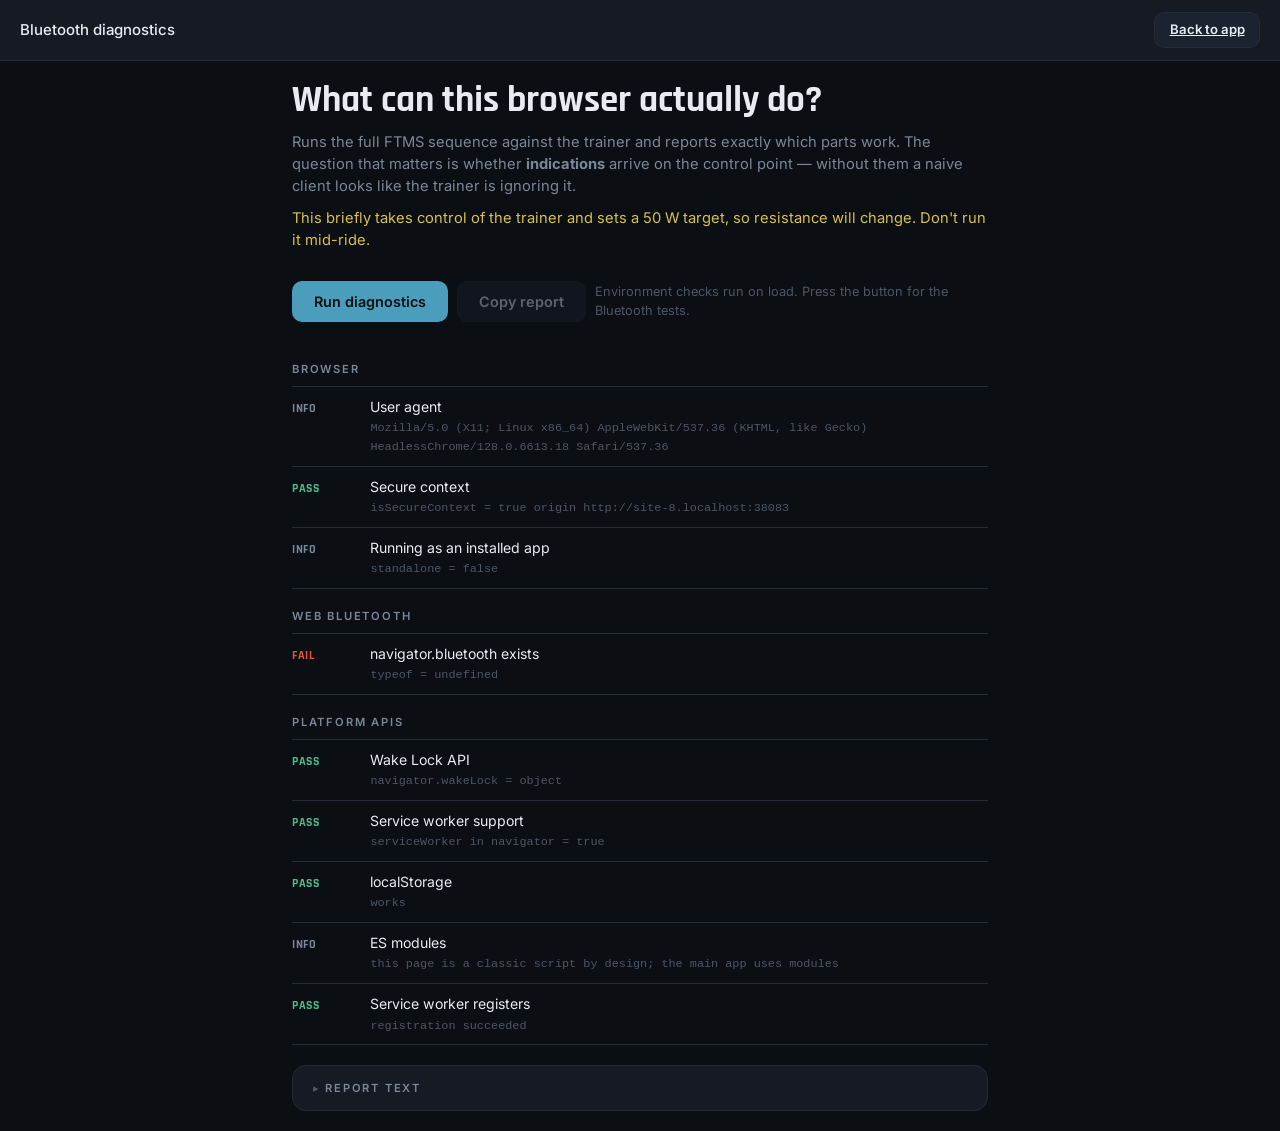
==== web/diagnostics.html @ 91dbd935 "Add browser capability diagnostics page A standalone page that runs the full FTMS sequence and repor" ====
<!doctype html>
<html lang="en">
<head>
<meta charset="utf-8">
<meta name="viewport" content="width=device-width, initial-scale=1, viewport-fit=cover">
<title>Bluetooth diagnostics — Hammer</title>
<meta name="theme-color" content="#0B0E13">
<link rel="icon" href="icon.svg" type="image/svg+xml">
<link rel="preconnect" href="https://fonts.googleapis.com">
<link rel="preconnect" href="https://fonts.gstatic.com" crossorigin>
<link href="https://fonts.googleapis.com/css2?family=Rajdhani:wght@500;600;700&family=Inter:wght@400;500;600&display=swap" rel="stylesheet">
<link rel="stylesheet" href="style.css">
<link rel="stylesheet" href="diagnostics.css">
</head>
<body class="diag">

<header class="bar">
  <div class="bar-id"><span class="bar-name">Bluetooth diagnostics</span></div>
  <div class="bar-meta"><a class="btn btn-ghost" href="./">Back to app</a></div>
</header>

<main>
  <section class="intro">
    <h1>What can this browser actually do?</h1>
    <p>
      Runs the full FTMS sequence against the trainer and reports exactly which
      parts work. The question that matters is whether
      <strong>indications</strong> arrive on the control point — without them a
      naive client looks like the trainer is ignoring it.
    </p>
    <p class="warn">
      This briefly takes control of the trainer and sets a 50&nbsp;W target, so
      resistance will change. Don't run it mid-ride.
    </p>
  </section>

  <section class="verdict" id="verdict" hidden>
    <span class="eyebrow">Verdict</span>
    <div class="verdict-title" id="verdictTitle">—</div>
    <p class="verdict-body" id="verdictBody"></p>
  </section>

  <section class="run">
    <button class="btn btn-primary" id="runBtn">Run diagnostics</button>
    <button class="btn" id="copyBtn" disabled>Copy report</button>
    <span class="run-note" id="runNote">Environment checks run on load. Press the button for the Bluetooth tests.</span>
  </section>

  <section class="results" id="results"></section>

  <details class="config" id="reportPanel">
    <summary>Report text</summary>
    <textarea id="reportText" class="report" readonly rows="18"
              spellcheck="false" aria-label="Diagnostic report"></textarea>
  </details>
</main>

<script src="diagnostics.js"></script>
</body>
</html>
---- web/style.css ----
/* Instrument panel for a trainer you read at arm's length, mid-effort.
   Colour is derived from power zone so intensity is legible peripherally. */

:root {
  --ink:    #0b0e13;
  --panel:  #151a23;
  --raised: #1c2330;
  --line:   #232b38;
  --text:   #e8ecf2;
  --dim:    #7a8798;
  --faint:  #4c5766;

  --z1: #4a9ebb;
  --z2: #4fb98a;
  --z3: #d9c04a;
  --z4: #e08a3c;
  --z5: #e0533c;

  --accent: var(--z1);

  --gap: clamp(0.75rem, 2vw, 1.25rem);
  --radius: 14px;

  --font-display: 'Rajdhani', 'DIN Alternate', 'Avenir Next Condensed', system-ui, sans-serif;
  --font-ui: 'Inter', -apple-system, BlinkMacSystemFont, 'Segoe UI', system-ui, sans-serif;
}

[data-zone='z1'] { --accent: var(--z1); }
[data-zone='z2'] { --accent: var(--z2); }
[data-zone='z3'] { --accent: var(--z3); }
[data-zone='z4'] { --accent: var(--z4); }
[data-zone='z5'] { --accent: var(--z5); }

* { box-sizing: border-box; }

html { -webkit-text-size-adjust: 100%; }

body {
  margin: 0;
  background: var(--ink);
  color: var(--text);
  font-family: var(--font-ui);
  font-size: 15px;
  line-height: 1.5;
  padding-bottom: env(safe-area-inset-bottom);
}

main {
  max-width: 60rem;
  margin: 0 auto;
  padding: var(--gap);
  display: flex;
  flex-direction: column;
  gap: var(--gap);
}

.eyebrow {
  font-size: 0.7rem;
  font-weight: 600;
  letter-spacing: 0.16em;
  text-transform: uppercase;
  color: var(--dim);
}

/* --- top bar ------------------------------------------------------- */
.bar {
  display: flex;
  align-items: center;
  justify-content: space-between;
  gap: 1rem;
  padding: 0.75rem var(--gap);
  border-bottom: 1px solid var(--line);
  background: var(--panel);
  position: sticky;
  top: 0;
  z-index: 10;
}

.bar-id { display: flex; align-items: center; gap: 0.6rem; min-width: 0; }

.bar-name {
  font-weight: 500;
  white-space: nowrap;
  overflow: hidden;
  text-overflow: ellipsis;
}

.bar-meta { display: flex; align-items: center; gap: 0.6rem; }

.dot {
  width: 9px; height: 9px;
  border-radius: 50%;
  background: var(--faint);
  flex: none;
  transition: background 200ms ease, box-shadow 200ms ease;
}
.dot[data-state='on'] { background: var(--z2); box-shadow: 0 0 0 3px rgb(79 185 138 / 0.18); }
.dot[data-state='busy'] { background: var(--z3); }
.dot[data-state='err'] { background: var(--z5); }

.chip {
  font-size: 0.7rem;
  letter-spacing: 0.06em;
  color: var(--dim);
  border: 1px solid var(--line);
  border-radius: 999px;
  padding: 0.15rem 0.55rem;
}

/* --- now card ------------------------------------------------------ */
.now {
  background: var(--panel);
  border: 1px solid var(--line);
  border-radius: var(--radius);
  padding: var(--gap);
  position: relative;
  overflow: hidden;
  transition: border-color 400ms ease;
  border-color: color-mix(in srgb, var(--accent) 35%, var(--line));
}

.now::before {
  content: '';
  position: absolute;
  inset: 0 0 auto 0;
  height: 3px;
  background: var(--accent);
  transition: background 400ms ease;
}

.now::after {
  content: '';
  position: absolute;
  inset: 0;
  pointer-events: none;
  background: radial-gradient(120% 90% at 50% 0%,
              color-mix(in srgb, var(--accent) 14%, transparent), transparent 70%);
  transition: background 400ms ease;
}

.now > * { position: relative; z-index: 1; }

.now-head {
  display: flex;
  align-items: baseline;
  justify-content: space-between;
  gap: 1rem;
}

.zone {
  font-family: var(--font-display);
  font-size: 1rem;
  font-weight: 600;
  letter-spacing: 0.08em;
  text-transform: uppercase;
  color: var(--accent);
  transition: color 400ms ease;
}

.now-body {
  display: grid;
  grid-template-columns: 1fr 1fr;
  gap: var(--gap);
  align-items: end;
  margin: 0.5rem 0 1rem;
}

.metric-value {
  font-family: var(--font-display);
  font-weight: 700;
  font-variant-numeric: tabular-nums;
  font-feature-settings: 'tnum' 1;
  line-height: 0.88;
  letter-spacing: -0.01em;
}

.metric-target .metric-value {
  font-size: clamp(4rem, 17vw, 9rem);
  color: var(--accent);
  transition: color 400ms ease;
}

.metric-clock .metric-value {
  font-size: clamp(3rem, 12vw, 6.5rem);
  color: var(--text);
}

.metric-unit {
  margin-top: 0.5rem;
  font-size: 0.72rem;
  font-weight: 600;
  letter-spacing: 0.14em;
  text-transform: uppercase;
  color: var(--dim);
}

.progress {
  height: 5px;
  background: var(--raised);
  border-radius: 999px;
  overflow: hidden;
}

.progress-fill {
  height: 100%;
  width: 0%;
  background: var(--accent);
  border-radius: 999px;
  transition: width 220ms linear, background 400ms ease;
}

.live {
  display: grid;
  grid-template-columns: repeat(4, 1fr);
  gap: 0.5rem;
  margin-top: 1rem;
  padding-top: 0.9rem;
  border-top: 1px solid var(--line);
}

.live-item { display: flex; flex-direction: column; gap: 0.15rem; }

.live-value {
  font-family: var(--font-display);
  font-size: 1.6rem;
  font-weight: 600;
  font-variant-numeric: tabular-nums;
  line-height: 1;
}

.live-label {
  font-size: 0.66rem;
  letter-spacing: 0.1em;
  text-transform: uppercase;
  color: var(--dim);
}

/* --- next card ----------------------------------------------------- */
.next {
  display: flex;
  align-items: baseline;
  gap: 0.75rem;
  flex-wrap: wrap;
  background: var(--panel);
  border: 1px solid var(--line);
  border-left: 3px solid var(--accent);
  border-radius: var(--radius);
  padding: 0.85rem var(--gap);
  transition: border-left-color 400ms ease;
}

.next-body { display: flex; align-items: baseline; gap: 0.4rem; }

.next-watts {
  font-family: var(--font-display);
  font-size: 2.1rem;
  font-weight: 700;
  line-height: 1;
  font-variant-numeric: tabular-nums;
  color: var(--accent);
  transition: color 400ms ease;
}

.next-unit { font-size: 0.8rem; color: var(--dim); font-weight: 600; }
.next-sep { font-size: 0.8rem; color: var(--faint); }

.next-dur {
  font-family: var(--font-display);
  font-size: 1.35rem;
  font-weight: 600;
  line-height: 1;
}

.next-in { margin-left: auto; font-size: 0.78rem; color: var(--dim); }

/* --- profile: the workout drawn as it is ridden -------------------- */
.profile-wrap {
  background: var(--panel);
  border: 1px solid var(--line);
  border-radius: var(--radius);
  padding: var(--gap);
}

.profile {
  display: flex;
  align-items: flex-end;
  height: clamp(56px, 12vw, 92px);
  position: relative;
}

/* One continuous stepped silhouette -- the form a workout is always drawn in.
   No gaps, no rounding: adjacent blocks read as one profile, not a bar chart. */
.profile-block {
  align-self: flex-end;
  background: var(--blk, var(--z1));
  opacity: 0.5;
  transition: opacity 260ms ease, filter 260ms ease;
  min-width: 1px;
  box-shadow: inset -1px 0 0 rgb(11 14 19 / 0.55);
}

.profile-block[data-state='done'] { opacity: 0.2; }
.profile-block[data-state='current'] {
  opacity: 1;
  filter: drop-shadow(0 0 8px color-mix(in srgb, var(--blk) 55%, transparent));
}

.profile-axis {
  display: flex;
  justify-content: space-between;
  margin-top: 0.5rem;
  font-size: 0.7rem;
  font-variant-numeric: tabular-nums;
  color: var(--faint);
}

/* --- transport ----------------------------------------------------- */
.transport { display: flex; gap: 0.6rem; flex-wrap: wrap; }

.btn {
  font-family: var(--font-ui);
  font-size: 0.9rem;
  font-weight: 600;
  color: var(--text);
  background: var(--raised);
  border: 1px solid var(--line);
  border-radius: 10px;
  padding: 0.7rem 1.3rem;
  cursor: pointer;
  transition: background 140ms ease, border-color 140ms ease, transform 80ms ease;
}

.btn:hover:not(:disabled) { background: #232b3a; border-color: #2f3a4b; }
.btn:active:not(:disabled) { transform: translateY(1px); }
.btn:disabled { opacity: 0.38; cursor: not-allowed; }
.btn:focus-visible { outline: 2px solid var(--accent); outline-offset: 2px; }

.transport .btn { flex: 1 1 8rem; }

.btn-primary {
  background: var(--accent);
  border-color: transparent;
  color: #0b0e13;
}
.btn-primary:hover:not(:disabled) {
  background: color-mix(in srgb, var(--accent) 85%, white);
  border-color: transparent;
}

.btn-danger { color: var(--z5); }
.btn-danger:hover:not(:disabled) { background: color-mix(in srgb, var(--z5) 16%, var(--raised)); }

.btn-ghost { padding: 0.45rem 0.9rem; font-size: 0.82rem; }

/* --- config -------------------------------------------------------- */
.config {
  background: var(--panel);
  border: 1px solid var(--line);
  border-radius: var(--radius);
  padding: 0.85rem var(--gap);
}

.config > summary {
  cursor: pointer;
  font-size: 0.7rem;
  font-weight: 600;
  letter-spacing: 0.16em;
  text-transform: uppercase;
  color: var(--dim);
  list-style: none;
}
.config > summary::-webkit-details-marker { display: none; }
.config > summary::before { content: '▸ '; color: var(--faint); }
.config[open] > summary::before { content: '▾ '; }

.config-grid {
  display: grid;
  grid-template-columns: 2fr 1fr 1fr;
  gap: 0.9rem;
  margin-top: 1rem;
}

.field { display: flex; flex-direction: column; gap: 0.35rem; min-width: 0; }

.field > span {
  font-size: 0.68rem;
  font-weight: 600;
  letter-spacing: 0.1em;
  text-transform: uppercase;
  color: var(--dim);
}

.field input {
  font-family: var(--font-ui);
  font-size: 0.92rem;
  color: var(--text);
  background: var(--ink);
  border: 1px solid var(--line);
  border-radius: 8px;
  padding: 0.6rem 0.7rem;
  width: 100%;
}

.field input:focus-visible { outline: 2px solid var(--accent); outline-offset: 1px; border-color: transparent; }
.field small { font-size: 0.7rem; color: var(--faint); }

.config-foot {
  display: flex;
  align-items: center;
  justify-content: space-between;
  gap: 1rem;
  flex-wrap: wrap;
  margin-top: 0.9rem;
}

.check { display: flex; align-items: center; gap: 0.45rem; font-size: 0.82rem; color: var(--dim); }
.check input { accent-color: var(--accent); }

.summary { font-size: 0.82rem; color: var(--dim); font-variant-numeric: tabular-nums; }

.error {
  margin: 0.75rem 0 0;
  font-size: 0.82rem;
  color: var(--z5);
}

/* --- log ----------------------------------------------------------- */
.log {
  margin-top: 0.9rem;
  max-height: 12rem;
  overflow-y: auto;
  font-family: ui-monospace, SFMono-Regular, Menlo, monospace;
  font-size: 0.74rem;
  line-height: 1.7;
  color: var(--dim);
}

.log-row { display: flex; gap: 0.7rem; }
.log-time { color: var(--faint); flex: none; font-variant-numeric: tabular-nums; }
.log-row[data-level='good'] { color: var(--z2); }
.log-row[data-level='warn'] { color: var(--z3); }
.log-row[data-level='bad']  { color: var(--z5); }

/* --- interval change: one orchestrated moment ---------------------- */
@keyframes stepPulse {
  0%   { transform: scale(1); }
  35%  { transform: scale(1.035); }
  100% { transform: scale(1); }
}
.now[data-pulse='1'] .metric-target { animation: stepPulse 520ms cubic-bezier(0.22, 1, 0.36, 1); }

/* --- responsive ---------------------------------------------------- */
@media (max-width: 620px) {
  .now-body { grid-template-columns: 1fr; gap: 0.5rem; }
  .live { grid-template-columns: repeat(2, 1fr); row-gap: 0.9rem; }
  .config-grid { grid-template-columns: 1fr; }
  .next-in { margin-left: 0; width: 100%; }
}

@media (prefers-reduced-motion: reduce) {
  *, *::before, *::after {
    animation-duration: 0.01ms !important;
    transition-duration: 0.01ms !important;
  }
}

/* --- notice: connection problems belong on screen, not in a collapsed panel */
.notice {
  display: flex;
  align-items: flex-start;
  gap: 1rem;
  background: color-mix(in srgb, var(--z5) 12%, var(--panel));
  border: 1px solid color-mix(in srgb, var(--z5) 45%, var(--line));
  border-radius: var(--radius);
  padding: 0.9rem var(--gap);
}

.notice-body { display: flex; flex-direction: column; gap: 0.25rem; font-size: 0.88rem; }
.notice strong { color: var(--z5); font-weight: 600; }
.notice-hint { color: var(--dim); font-size: 0.8rem; }

.notice-close {
  margin-left: auto;
  background: none;
  border: none;
  color: var(--dim);
  font-size: 1.4rem;
  line-height: 1;
  cursor: pointer;
  padding: 0 0.2rem;
}
.notice-close:hover { color: var(--text); }
.notice-close:focus-visible { outline: 2px solid var(--accent); outline-offset: 2px; }
---- web/diagnostics.css ----
/* Diagnostics is a separate, dependency-free page: it has to render even when
   the thing it is diagnosing is broken. */

.diag main { max-width: 46rem; }

.intro h1 {
  font-family: var(--font-display);
  font-size: clamp(1.6rem, 5vw, 2.3rem);
  font-weight: 700;
  line-height: 1.1;
  margin: 0 0 0.6rem;
}

.intro p { margin: 0 0 0.6rem; color: var(--dim); font-size: 0.92rem; }
.intro .warn { color: var(--z3); }

.verdict {
  background: var(--panel);
  border: 1px solid var(--line);
  border-left: 4px solid var(--accent);
  border-radius: var(--radius);
  padding: var(--gap);
}
.verdict[data-level='pass'] { --accent: var(--z2); }
.verdict[data-level='partial'] { --accent: var(--z3); }
.verdict[data-level='fail'] { --accent: var(--z5); }

.verdict-title {
  font-family: var(--font-display);
  font-size: 1.5rem;
  font-weight: 700;
  color: var(--accent);
  margin-top: 0.3rem;
}
.verdict-body { margin: 0.4rem 0 0; font-size: 0.9rem; color: var(--dim); }

.run { display: flex; align-items: center; gap: 0.6rem; flex-wrap: wrap; }
.run-note { font-size: 0.8rem; color: var(--faint); flex: 1 1 12rem; }

.group { margin-top: 1.2rem; }

.group-title {
  font-size: 0.7rem;
  font-weight: 600;
  letter-spacing: 0.16em;
  text-transform: uppercase;
  color: var(--dim);
  padding-bottom: 0.5rem;
  border-bottom: 1px solid var(--line);
}

.check-row {
  display: flex;
  align-items: baseline;
  gap: 0.7rem;
  padding: 0.55rem 0;
  border-bottom: 1px solid var(--line);
  font-size: 0.88rem;
}

.check-mark {
  font-family: var(--font-display);
  font-weight: 700;
  font-size: 0.78rem;
  letter-spacing: 0.06em;
  flex: none;
  width: 4.2rem;
  text-transform: uppercase;
}
.check-row[data-r='pass'] .check-mark { color: var(--z2); }
.check-row[data-r='fail'] .check-mark { color: var(--z5); }
.check-row[data-r='warn'] .check-mark { color: var(--z3); }
.check-row[data-r='info'] .check-mark { color: var(--dim); }
.check-row[data-r='run']  .check-mark { color: var(--z3); }

.check-label { flex: 1 1 auto; min-width: 0; }
.check-detail {
  display: block;
  color: var(--faint);
  font-family: ui-monospace, SFMono-Regular, Menlo, monospace;
  font-size: 0.74rem;
  line-height: 1.6;
  word-break: break-word;
  margin-top: 0.15rem;
}

.report {
  width: 100%;
  margin-top: 0.9rem;
  background: var(--ink);
  color: var(--text);
  border: 1px solid var(--line);
  border-radius: 8px;
  padding: 0.7rem;
  font-family: ui-monospace, SFMono-Regular, Menlo, monospace;
  font-size: 0.72rem;
  line-height: 1.6;
  resize: vertical;
}
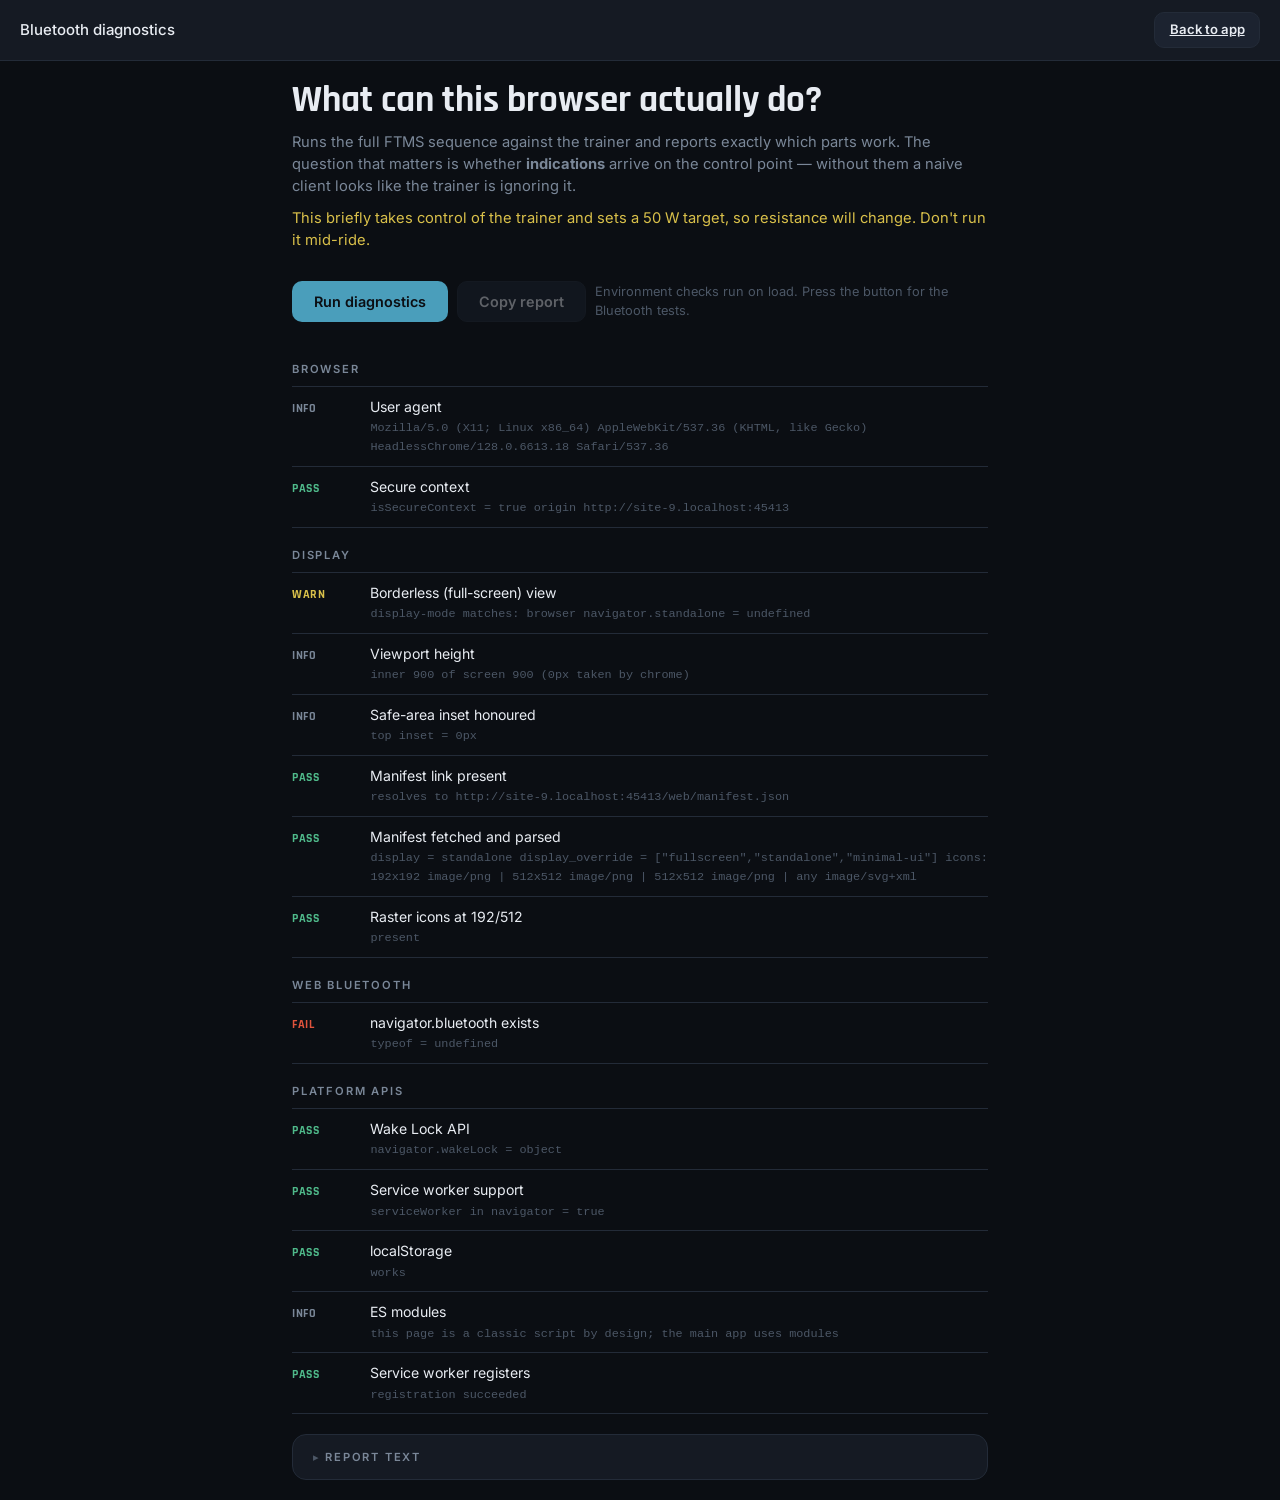
==== commit 6af0f34f: "Make the app properly PWA-compliant so Bluefy can render it borderless Bluefy is documented to use i" ====
--- a/web/diagnostics.html
+++ b/web/diagnostics.html
@@ -5,7 +5,12 @@
 <meta name="viewport" content="width=device-width, initial-scale=1, viewport-fit=cover">
 <title>Bluetooth diagnostics — Hammer</title>
 <meta name="theme-color" content="#0B0E13">
+<link rel="manifest" href="manifest.json">
 <link rel="icon" href="icon.svg" type="image/svg+xml">
+<link rel="apple-touch-icon" href="apple-touch-icon.png">
+<meta name="apple-mobile-web-app-capable" content="yes">
+<meta name="mobile-web-app-capable" content="yes">
+<meta name="apple-mobile-web-app-status-bar-style" content="black-translucent">
 <link rel="preconnect" href="https://fonts.googleapis.com">
 <link rel="preconnect" href="https://fonts.gstatic.com" crossorigin>
 <link href="https://fonts.googleapis.com/css2?family=Rajdhani:wght@500;600;700&family=Inter:wght@400;500;600&display=swap" rel="stylesheet">
--- a/web/style.css
+++ b/web/style.css
@@ -32,6 +32,10 @@
 [data-zone='z5'] { --accent: var(--z5); }
 
 * { box-sizing: border-box; }
+
+/* Any author `display` beats the UA stylesheet's [hidden] rule, which silently
+   defeats every hidden attribute in the app. Restore it once, globally. */
+[hidden] { display: none !important; }
 
 html { -webkit-text-size-adjust: 100%; }
 
@@ -165,7 +169,10 @@
   margin: 0.5rem 0 1rem;
 }
 
+.metric { min-width: 0; }
+
 .metric-value {
+  white-space: nowrap;
   font-family: var(--font-display);
   font-weight: 700;
   font-variant-numeric: tabular-nums;
@@ -175,13 +182,13 @@
 }
 
 .metric-target .metric-value {
-  font-size: clamp(4rem, 17vw, 9rem);
+  font-size: clamp(3.25rem, 15vw, 9rem);
   color: var(--accent);
   transition: color 400ms ease;
 }
 
 .metric-clock .metric-value {
-  font-size: clamp(3rem, 12vw, 6.5rem);
+  font-size: clamp(2.5rem, 11vw, 6.5rem);
   color: var(--text);
 }
 
@@ -300,9 +307,29 @@
 }
 
 .profile-block[data-state='done'] { opacity: 0.2; }
+
+/* The block you are riding breathes, so the playhead is findable from a metre
+   away without reading anything. The glow is a pseudo-element so only its
+   opacity animates -- cheap enough to run for an hour on a phone. */
 .profile-block[data-state='current'] {
   opacity: 1;
-  filter: drop-shadow(0 0 8px color-mix(in srgb, var(--blk) 55%, transparent));
+  position: relative;
+  z-index: 1;
+}
+
+.profile-block[data-state='current']::after {
+  content: '';
+  position: absolute;
+  inset: 0;
+  background: var(--blk);
+  box-shadow: 0 0 14px 2px var(--blk);
+  animation: blockPulse 1.6s ease-in-out infinite;
+  pointer-events: none;
+}
+
+@keyframes blockPulse {
+  0%, 100% { opacity: 0.12; }
+  50%      { opacity: 0.95; }
 }
 
 .profile-axis {
@@ -373,36 +400,204 @@
 .config > summary::before { content: '▸ '; color: var(--faint); }
 .config[open] > summary::before { content: '▾ '; }
 
-.config-grid {
-  display: grid;
-  grid-template-columns: 2fr 1fr 1fr;
-  gap: 0.9rem;
-  margin-top: 1rem;
-}
-
-.field { display: flex; flex-direction: column; gap: 0.35rem; min-width: 0; }
-
-.field > span {
-  font-size: 0.68rem;
-  font-weight: 600;
-  letter-spacing: 0.1em;
-  text-transform: uppercase;
-  color: var(--dim);
-}
-
-.field input {
+/* Workout picker */
+.picker { margin-top: 0.9rem; display: flex; flex-direction: column; gap: 0.5rem; }
+
+.picker select {
   font-family: var(--font-ui);
-  font-size: 0.92rem;
+  font-size: 0.95rem;
+  font-weight: 500;
   color: var(--text);
   background: var(--ink);
   border: 1px solid var(--line);
   border-radius: 8px;
   padding: 0.6rem 0.7rem;
+  min-height: 44px;
   width: 100%;
 }
-
-.field input:focus-visible { outline: 2px solid var(--accent); outline-offset: 1px; border-color: transparent; }
-.field small { font-size: 0.7rem; color: var(--faint); }
+.picker select:focus-visible { outline: 2px solid var(--accent); outline-offset: 1px; }
+
+.workout-admin {
+  margin-top: 0.9rem;
+  padding-top: 0.9rem;
+  border-top: 1px solid var(--line);
+  display: flex;
+  flex-direction: column;
+  gap: 0.5rem;
+}
+
+.admin-row { display: flex; gap: 0.4rem; }
+
+.admin-row input {
+  flex: 1 1 auto;
+  min-width: 0;
+  font-family: var(--font-ui);
+  font-size: 0.95rem;
+  color: var(--text);
+  background: var(--ink);
+  border: 1px solid var(--line);
+  border-radius: 8px;
+  padding: 0.6rem 0.7rem;
+  min-height: 44px;
+}
+.admin-row input:focus-visible { outline: 2px solid var(--accent); outline-offset: 1px; border-color: transparent; }
+
+.btn-rename { flex: none; min-height: 44px; padding: 0.6rem 1rem; font-size: 0.85rem; }
+.btn-delete { min-height: 44px; font-size: 0.85rem; }
+
+.saved-state { font-size: 0.72rem; color: var(--faint); }
+.saved-state[data-on='1'] { color: var(--z2); }
+
+.picker-note { margin: 0; font-size: 0.75rem; color: var(--faint); min-height: 1.1em; }
+.picker-note[data-level='good'] { color: var(--z2); }
+
+/* A set is a group of intervals with its own repeat count. Sets play in
+   order, so a warm-up, a repeated main block and a cool-down read top to
+   bottom the way the ride happens. */
+.sets { margin-top: 0.9rem; display: flex; flex-direction: column; gap: 0.6rem; }
+
+.set {
+  background: var(--ink);
+  border: 1px solid var(--line);
+  border-radius: 12px;
+  padding: 0.6rem;
+}
+
+.set-head {
+  display: flex;
+  align-items: center;
+  gap: 0.4rem;
+  margin-bottom: 0.5rem;
+}
+
+.set-label {
+  font-size: 0.66rem;
+  font-weight: 600;
+  letter-spacing: 0.14em;
+  text-transform: uppercase;
+  color: var(--dim);
+}
+
+.set-dur {
+  font-family: var(--font-display);
+  font-size: 0.9rem;
+  font-weight: 600;
+  color: var(--faint);
+  font-variant-numeric: tabular-nums;
+}
+
+.set-tools { display: flex; gap: 0.15rem; margin-left: auto; }
+
+.set-btn {
+  width: 44px;
+  height: 44px;
+  background: none;
+  border: 1px solid transparent;
+  border-radius: 8px;
+  color: var(--faint);
+  font-size: 1rem;
+  line-height: 1;
+  cursor: pointer;
+}
+.set-btn:hover:not(:disabled) { color: var(--text); border-color: var(--line); }
+.set-btn:disabled { opacity: 0.22; cursor: not-allowed; }
+.set-btn:focus-visible { outline: 2px solid var(--accent); outline-offset: 2px; }
+.set-del:hover:not(:disabled) { color: var(--z5); }
+
+.interval-row {
+  display: flex;
+  align-items: center;
+  gap: 0.35rem;
+  padding: 0.4rem 0.5rem;
+  background: var(--panel);
+  border: 1px solid var(--line);
+  border-left: 3px solid var(--blk, var(--z1));
+  border-radius: 10px;
+}
+
+.interval-index {
+  font-family: var(--font-display);
+  font-size: 0.85rem;
+  font-weight: 600;
+  color: var(--faint);
+  width: 1.4rem;
+  flex: none;
+  font-variant-numeric: tabular-nums;
+}
+
+.num {
+  font-family: var(--font-display);
+  font-size: 1.15rem;
+  font-weight: 600;
+  font-variant-numeric: tabular-nums;
+  color: var(--text);
+  background: var(--raised);
+  border: 1px solid var(--line);
+  border-radius: 8px;
+  padding: 0.5rem 0.3rem;
+  text-align: center;
+  min-width: 0;
+  min-height: 44px;      /* thumb-sized */
+  -moz-appearance: textfield;
+}
+.num::-webkit-outer-spin-button,
+.num::-webkit-inner-spin-button { -webkit-appearance: none; margin: 0; }
+.num:focus-visible { outline: 2px solid var(--accent); outline-offset: 1px; border-color: transparent; }
+
+.num-w { flex: 1 1 5rem; }
+.num-t { flex: 1 1 5rem; }
+
+.unit {
+  font-size: 0.72rem;
+  font-weight: 600;
+  color: var(--dim);
+  flex: none;
+  margin-right: 0.15rem;
+}
+
+.row-remove {
+  flex: none;
+  margin-left: auto;
+  width: 44px;
+  height: 44px;
+  min-height: 44px;
+  background: none;
+  border: 1px solid transparent;
+  border-radius: 8px;
+  color: var(--faint);
+  font-size: 1.5rem;
+  line-height: 1;
+  cursor: pointer;
+}
+.row-remove:hover:not(:disabled) { color: var(--z5); border-color: var(--line); }
+.row-remove:disabled { opacity: 0.25; cursor: not-allowed; }
+.row-remove:focus-visible { outline: 2px solid var(--accent); outline-offset: 2px; }
+
+.btn-add {
+  width: 100%;
+  margin-top: 0.6rem;
+  font-size: 0.85rem;
+  border-style: dashed;
+  color: var(--dim);
+}
+.btn-add:hover { color: var(--text); }
+
+.btn-add-interval {
+  margin-top: 0.45rem;
+  padding: 0.5rem;
+  font-size: 0.78rem;
+  min-height: 40px;
+}
+
+.set-foot {
+  display: flex;
+  align-items: center;
+  gap: 0.6rem;
+  margin-top: 0.5rem;
+}
+
+/* Interval rows: numeric inputs sized for thumbs, not a text grammar. */
+.intervals { display: flex; flex-direction: column; gap: 0.4rem; }
 
 .config-foot {
   display: flex;
@@ -411,18 +606,77 @@
   gap: 1rem;
   flex-wrap: wrap;
   margin-top: 0.9rem;
-}
-
-.check { display: flex; align-items: center; gap: 0.45rem; font-size: 0.82rem; color: var(--dim); }
-.check input { accent-color: var(--accent); }
+  padding-top: 0.9rem;
+  border-top: 1px solid var(--line);
+}
+
+.repeat { display: flex; align-items: center; gap: 0.5rem; }
+.repeat > span:first-child {
+  font-size: 0.68rem;
+  font-weight: 600;
+  letter-spacing: 0.1em;
+  text-transform: uppercase;
+  color: var(--dim);
+}
+.repeat input {
+  font-family: var(--font-display);
+  font-size: 1.15rem;
+  font-weight: 600;
+  font-variant-numeric: tabular-nums;
+  color: var(--text);
+  background: var(--raised);
+  border: 1px solid var(--line);
+  border-radius: 8px;
+  padding: 0.45rem 0.3rem;
+  width: 3.5rem;
+  min-height: 44px;
+  text-align: center;
+  -moz-appearance: textfield;
+}
+.repeat input::-webkit-outer-spin-button,
+.repeat input::-webkit-inner-spin-button { -webkit-appearance: none; margin: 0; }
+.repeat-x { color: var(--faint); font-size: 0.9rem; }
 
 .summary { font-size: 0.82rem; color: var(--dim); font-variant-numeric: tabular-nums; }
 
-.error {
-  margin: 0.75rem 0 0;
-  font-size: 0.82rem;
-  color: var(--z5);
-}
+/* Settings: user config, not workout config. */
+.settings { margin-top: 0.9rem; }
+
+.field { display: flex; flex-direction: column; gap: 0.35rem; min-width: 0; }
+.field-narrow { max-width: 8rem; }
+.field > span {
+  font-size: 0.68rem;
+  font-weight: 600;
+  letter-spacing: 0.1em;
+  text-transform: uppercase;
+  color: var(--dim);
+}
+.field input {
+  font-family: var(--font-display);
+  font-size: 1.15rem;
+  font-weight: 600;
+  font-variant-numeric: tabular-nums;
+  color: var(--text);
+  background: var(--ink);
+  border: 1px solid var(--line);
+  border-radius: 8px;
+  padding: 0.5rem 0.6rem;
+  min-height: 44px;
+  width: 100%;
+  -moz-appearance: textfield;
+}
+.field input::-webkit-outer-spin-button,
+.field input::-webkit-inner-spin-button { -webkit-appearance: none; margin: 0; }
+.field input:focus-visible { outline: 2px solid var(--accent); outline-offset: 1px; border-color: transparent; }
+
+.settings-note {
+  margin: 0.7rem 0 0;
+  font-size: 0.78rem;
+  color: var(--faint);
+  max-width: 34rem;
+}
+
+.error { margin: 0.75rem 0 0; font-size: 0.82rem; color: var(--z5); }
 
 /* --- log ----------------------------------------------------------- */
 .log {
@@ -451,16 +705,44 @@
 
 /* --- responsive ---------------------------------------------------- */
 @media (max-width: 620px) {
-  .now-body { grid-template-columns: 1fr; gap: 0.5rem; }
-  .live { grid-template-columns: repeat(2, 1fr); row-gap: 0.9rem; }
-  .config-grid { grid-template-columns: 1fr; }
+  /* Target power and time remaining stay on one line, anchored to the card
+     edges. Stacking them pushed everything below the fold on a phone. */
+  .now-body {
+    grid-template-columns: auto auto;
+    justify-content: space-between;
+    align-items: end;
+    gap: 0.75rem;
+    margin: 0.35rem 0 0.85rem;
+  }
+  .metric-clock { text-align: right; }
+  .metric-unit { margin-top: 0.35rem; font-size: 0.62rem; letter-spacing: 0.1em; }
+
+  /* Four across rather than two, so the readout costs one row instead of two. */
+  .live {
+    grid-template-columns: repeat(4, 1fr);
+    gap: 0.4rem;
+    margin-top: 0.85rem;
+    padding-top: 0.75rem;
+  }
+  .live-value { font-size: 1.25rem; }
+  .live-label { font-size: 0.56rem; letter-spacing: 0.05em; }
+
   .next-in { margin-left: 0; width: 100%; }
+  .config-foot { justify-content: space-between; }
+  .interval-row { gap: 0.25rem; padding: 0.35rem 0.4rem; }
+  .num { font-size: 1.05rem; padding: 0.5rem 0.15rem; }
+  .interval-index { display: none; }
 }
 
 @media (prefers-reduced-motion: reduce) {
   *, *::before, *::after {
     animation-duration: 0.01ms !important;
     transition-duration: 0.01ms !important;
+  }
+  /* Freezing the pulse would leave the current block at its dimmest frame. */
+  .profile-block[data-state='current']::after {
+    animation: none !important;
+    opacity: 0.7;
   }
 }
 
